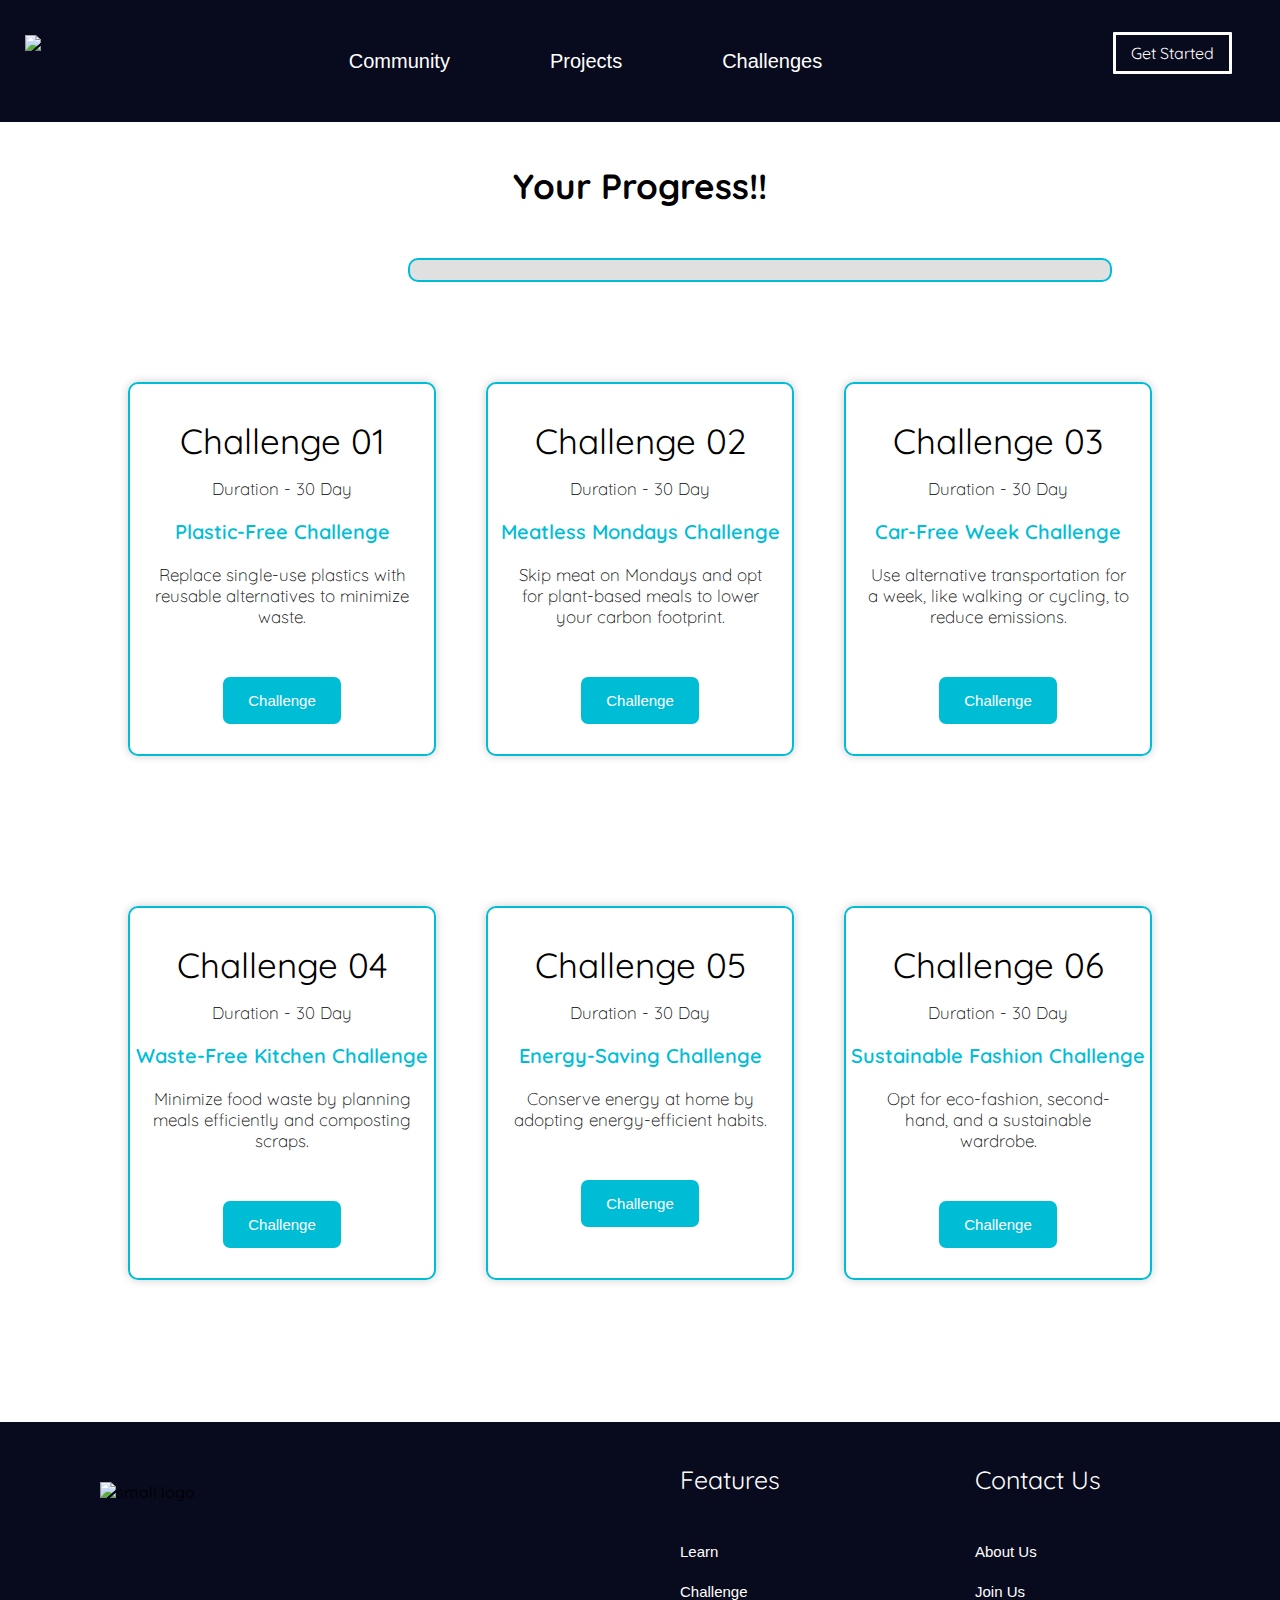
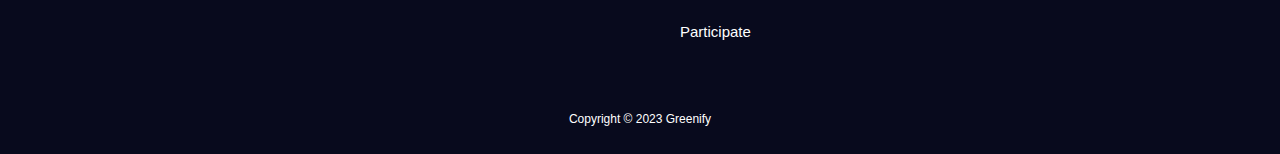
==== challenge.html @ c8d6b253 "Add files via upload" ====
<!doctype html>
<html lang="en">

<head>
    <meta charset="utf-8">
    <meta name="viewport" content="width=device-width, initial-scale=1">
    <link href="https://fonts.googleapis.com/css2?family=Quicksand:wght@300;400;500;600;700&display=swap"
        rel="stylesheet">
    <link rel="stylesheet" href="home.css">

    <title>Greenify</title>
</head>

<body>
    <header>
        <div class="logo">
           <a href="home.html"> <img src="IMAGES/logo.png"></a>
        </div>
        <nav>
            <ul>
                <li><a href="">Community</a></li>
                <li><a href="projects.html">Projects</a></li>
                <li><a href="challenge.html">Challenges</a></li>
            </ul>
        </nav>
        <div class="login">
            <a href="signin.html">Get Started</a>
        </div>
    </header>
    <div class="bk1">
        <h2>Your Progress!!</h2>
    </div>
    <div class="progress-bar">
        <div class="progress"></div>
      </div>
    <div class="box-c">
        <div class="challenge">
            <h3>Challenge 01</h3>
            <p class="text-1">Duration - 30 Day</p>
            <h4 class="login-c">Plastic-Free Challenge</h4>
            <p class="text">Replace single-use plastics with reusable alternatives to minimize waste.</p>
            <a href=""><button class="container-button" type="submit" value="value">Challenge</button></a>
        </div>
        <div class="challenge">
            <h3>Challenge 02</h3>
            <p class="text-1">Duration - 30 Day</p>
            <h4 class="login-c">Meatless Mondays Challenge</h4>
            <p class="text">Skip meat on Mondays and opt for plant-based meals to lower your carbon footprint.</p>
            <a href=""><button class="container-button" type="submit" value="value">Challenge</button></a>
        </div>
        <div class="challenge">
            <h3>Challenge 03</h3>
            <p class="text-1">Duration - 30 Day</p>
            <h4 class="login-c">Car-Free Week Challenge</h4>
            <p class="text">Use alternative transportation for a week, like walking or cycling, to reduce emissions.</p>
            <a href=""><button class="container-button" type="submit" value="value">Challenge</button></a>
        </div>
    </div>
    <div class="box-c">

        <div class="challenge">
            <h3>Challenge 04</h3>
            <p class="text-1">Duration - 30 Day</p>
            <h4 class="login-c">Waste-Free Kitchen Challenge</h4>
            <p class="text">Minimize food waste by planning meals efficiently and composting scraps.</p>
            <a href=""><button class="container-button" type="submit" value="value">Challenge</button></a>
        </div>
        <div class="challenge">
            <h3>Challenge 05</h3>
            <p class="text-1">Duration - 30 Day</p>
            <h4 class="login-c">Energy-Saving Challenge</h4>
            <p class="text">Conserve energy at home by adopting energy-efficient habits.</p>
            <a href=""><button class="container-button" type="submit" value="value">Challenge</button></a>
        </div>
        <div class="challenge">
            <h3>Challenge 06</h3>
            <p class="text-1">Duration - 30 Day</p>
            <h4 class="login-c">Sustainable Fashion Challenge</h4>
            <p class="text">Opt for eco-fashion, second-hand, and a sustainable wardrobe.</p>
            <a href=""><button class="container-button" type="submit" value="value">Challenge</button></a>
        </div>
    </div>
    <footer class="footer">
        <div class="footer-column">
            <img src="IMAGES/logo.png" alt="small logo" class="footer-img">
        </div>
        <div class="footer-column">
            <ul>

            </ul>
        </div>
        <div class="footer-column">
            <ul>
                <h5>Features</h5>
                <li><a href="">Learn</a></li>
                <li><a href="challenge.html">Challenge</a></li>
                <li> <a href="">Participate</a></li>

            </ul>
        </div>
        <div class="footer-column">
            <ul>
                <h5>Contact Us</h5>
                <li><a href="signin.html">About Us</a></li>
                <li><a href="signin.html">Join Us</a></li>
            </ul>
        </div>
        <br><br><br>
    </footer>

    <div class="copyright">

        <p class="copyright-1">Copyright &copy; 2023 Greenify</p><br>
    </div>
</body>

</html>
---- home.css ----
body {
    font-family: Quicksand;
}

header {
    background-color:rgba(8, 10, 29, 1);;
    justify-content: space-between;
    color: white;
    font-size: medium;
    padding: 10px 15px;
    display: flex;
    margin: -8px;
}

.logo {
    margin: 25px 10px;
}

.logo img {
    max-width: 120px;
}

nav ul {
    display: flex;
    list-style: none;
}

nav ul li {
    margin: 20px 40px;

}

nav ul li a {
    color: white;
    text-decoration: none;
    font-size: 20px;
    border-radius: 5px;
    padding: 5px 10px;
    transition: background-color 0.4s ease-in;


}

nav ul li a:hover {
    color: #00BDD6;

}

.login {
    margin: 33px;
    text-align: center;
}

.login a {
    border-radius: 1px;
    border: white solid;
    color: white;
    text-decoration: none;
    padding: 8px 15px;
    transition: background-color 0.3s ease-in;
}

.login a:hover {
    color: #00BDD6;
    border-color: #00BDD6;
}


.cover {
    text-align: left;
    margin: -8px;
}





.welcome {
    font-size: 65px;
    font-weight: normal;
    margin-top: -530px;
    margin-left: -570px;
    color: #7ED957;


}

span.green {
    color: #00BDD6;
}

.welcome-2 {
    font-family: 'Lucida Sans', 'Lucida Sans Regular', 'Lucida Grande', 'Lucida Sans Unicode', Geneva, Verdana, sans-serif;
    font-size: 40px;
    margin-left: 120px;
    margin-bottom: 70px;
    font-weight: lighter;

}

.button {
    background-color: #00BDD6;
    text-align: center;
    display: inline-block;
    margin-left: 120px;
    padding: 15px 20px;
    cursor: pointer;
    border-radius: 5px;
    transition: 0.3s;

}

.button a {
    text-decoration: none;
    font-size: 25px;
    color: white;
    transition: 0.1s;



}

.button:hover {
    background-color: white;
    border: #00BDD6 solid;
    color: #00BDD6
}

.button a:hover {
    color: #00BDD6
}

.community {

    color: #060B31;
    text-align: center;


    margin: 300px 200px 90px 200px;

    padding: 10px 0px;
}


.join-heading {
    color: #00BDD6;
    ;
    font-size: 45px;
    font-weight: normal;
}

.join-para {
    font-size: 25px;
    line-height: 30px;
    margin-bottom: 50px;
}

.join {
    text-align: center;
    display: inline-block;
    background-color: #00BDD6;
    ;
    padding: 15px 20px;
    cursor: auto;
    margin-bottom: 15px;
    border-radius: 5px;
    transition: 0.3s;
}

.join a {
    color: white;
    text-decoration: none;
    font-size: 20px;
    transition: 0.1s;
}

.join:hover {
    background-color: white;
    border: #00BDD6 2px solid;

}

.join a:hover {
    color: #00BDD6;
    
}

h1 {
    text-align: center;
    font-size: 55px;
    font-weight: bold;
    margin-bottom: 50px;
}

h3 {
    font-size: 35px;
    font-weight: normal;
}

.block {
    display: inline-flex;
    gap: 180px;
    margin: 30px 120px 30px 120px;
}

.block-2 {
    display: inline-flex;
    gap: 180px;
    margin: 30px 120px 30px 120px;
}

.container-text {
    width: 50%;
    margin: 50px 0px 50px 0px;

}

.container-text-2 {
    width: 50%;
    margin: 50px 0px 50px 120px;

}

.container-img {
    width: 25%;
    margin: 50px 0px 50px 0px;

}

p {
    font-size: 23px;
    font-weight: lighter;
}

.container-button {
    background-color: #00BDD6;
    color: white;
    padding: 15px 25px;
    border: none;
    border-radius: 7px;
    margin-bottom: 30px;
    font-size: 15px;
}
.container-button:hover{
    border: #00BDD6 2px solid;
    background-color: white;
    color: #00BDD6;
}

.learn {
    text-align: center;
    display: block;
    background-color: lightgray;
    border-radius: 10px;
    margin: 0px 300px 50px 300px;
    padding-top: 30px;
}

h4 {
    font-size: 30px;
    font-weight: normal;
    margin-bottom: 20px;
}

.dropbtn {
    background-color: #00BDD6;
    color: white;
    padding: 14px;
    font-size: 16px;
    border: none;
    cursor: pointer;
}

.dropdown-content {
    display: none;
    position: absolute;
    background-color: #f1f1f1;
    min-width: 160px;
    max-width: 200px;
    overflow: auto;
    border: 1px solid #ccc;
    z-index: 1;
}

.dropdown-content a {
    color: black;
    padding: 12px 16px;
    text-decoration: none;
    display: block;
}

.dropdown-content a:hover {
    background-color: #ddd;
}

.dropdown:hover .dropdown-content {
    display: block;
}

.footer {
    display: flex;
    justify-content: space-between;
    background-color: #080A1D;
    padding-bottom: 40px;
    padding-left: 50px;
    padding-right: 50px;

    margin: -8px;
    gap: 15px;
}

.footer-column {
    flex: 1;
}

.footer-img {
    width: 250px;
    padding-top: 60px;
    padding-left: 50PX;
}

.ul {
    list-style: none;
    margin: 0px;
}

ul li {
    margin-bottom: 10px;
    list-style: none;
}

ul li a {
    color: white;
    text-decoration: none;
    font-weight: lighter;
    font-size: 15px;
    font-family: sans-serif;
    transition: 0.3s;
    line-height: 30px;
}

ul li a:hover {
    color: #00BDD6;
}

h5 {

    color: white;
    font-size: 25px;
    font-weight: normal;
}

.copyright {
    display: block;
    font-family: 'Lucida Sans', 'Lucida Sans Regular', 'Lucida Grande', 'Lucida Sans Unicode', Geneva, Verdana, sans-serif;
    background-color: #080A1D;
    color: white;
    text-align: center;
    font-weight: lighter;
    margin: -8px;

    padding: 5px;

    font-size: 10px;

}

.copyright-1 {
    font-size: 12px;


}

h2 {
    font-size: 35px;
}

.wrapper {
    display: block;
    border: #080A1D solid 2px;
    border-radius: 25px;
    margin: 50px 520px 150px 520px;
    text-align: center;
}

.input-box {

    margin: -10px 50px 20px 50px;
}

.input-box input {
    background: #D9D9D9;
    border: none;
    outline: none;
    border: #D9D9D9 solid 2PX;
    border-radius: 4px;
    width: 100%;
    height: 30px;

}
.input-box input::placeholder{
    padding-left: 10px;
}

.login-text {
    font-size: 20px;
    font-weight: normal;
    text-align: left;
    margin-left: 50px;
}

.remember-forgot {
    margin-bottom: 50px;


}

.remember {
    margin-right: 200px;
    margin-left: -20px;
}


.psswd {
    margin-left: -30px;
}

.remember-forgot a {
    width: 50%;

    font-size: 13px;
    margin-right: -30px;
}

.container-button-sign {
    background-color: #00BDD6;
    color: white;
    padding: 10px 15px;
    border: none;
    text-align: center;
    border-radius: 7px;
    margin: 0px 20px 40px 20px;
    font-size: 20px;
}

.container-button-sign a {
    text-decoration: none;
    color: white;
}
.container-button-sign:hover{
    background-color: white;
    border: #00BDD6 2px solid;
}
.container-button-sign a:hover{
    color: #00BDD6;
}
.about{
    margin: 0px 200px 150px 200px;
}
.box-c{
    display: flex;
    margin: 50px 120px 150px 120px;
    gap: 50px;

}
.challenge{
    width: 33%;
    border-radius: 10px;
    text-align: center;
    border: #00BDD6 2px solid;
    box-shadow:0 0 10px rgba(0, 0, 0, 0.2);
}
.login-c{
    margin-top: -40px;
    color: #00BDD6;
    text-align: center;
    font-size: 20px;
    font-weight: 600;
}
.text{
    font-size: 17px;
   margin: 10px 20px 50px 20px ;
}
.text-1{
    font-size: 17px;
   margin: -20px 20px 60px 20px ;
}
.bk1{
    text-align: center;
    display: block;
    margin: 50px;
}
.progress-bar {
    width: 700px;
    margin: 20px 400px 100px ;
    border: #00BDD6 2px solid;
    height: 20px;
    background-color: #e0e0e0;
    border-radius: 10px;
    overflow: hidden;}
  
  
  .progress {
    height: 100%;
    background-color: #4CAF50;
    width: 0; 
    border-radius: 10px;
    transition: width 0.5s; 
  }
  .box-p{
    margin: 50px 150px 100px 150px;
   
  }
  .projects{
    text-align: center;
    margin: 40px 0px 40px;
    box-shadow:0 0 10px rgba(0, 0, 0, 0.4);
    border: #00BDD6 3px solid;
    padding: 0px;
    width: 70%;

  }
  .project-p{
    text-align: center;
    margin-bottom: 30px;
    color: #00BDD6;

    
  }
  h6{
    font-size: 12px;
    padding-left: 100px;
    text-align: left;
    font-weight: normal;
    margin: -25px 0px 0px;
  }
  .text-2{
    display: block;
    margin: 20px 100px 30px 100px;
    font-size: 15px;
    font-weight: normal;

  }
  hr{
    border: #00BDD6 2px solid;
    margin-bottom: 20px;
  }
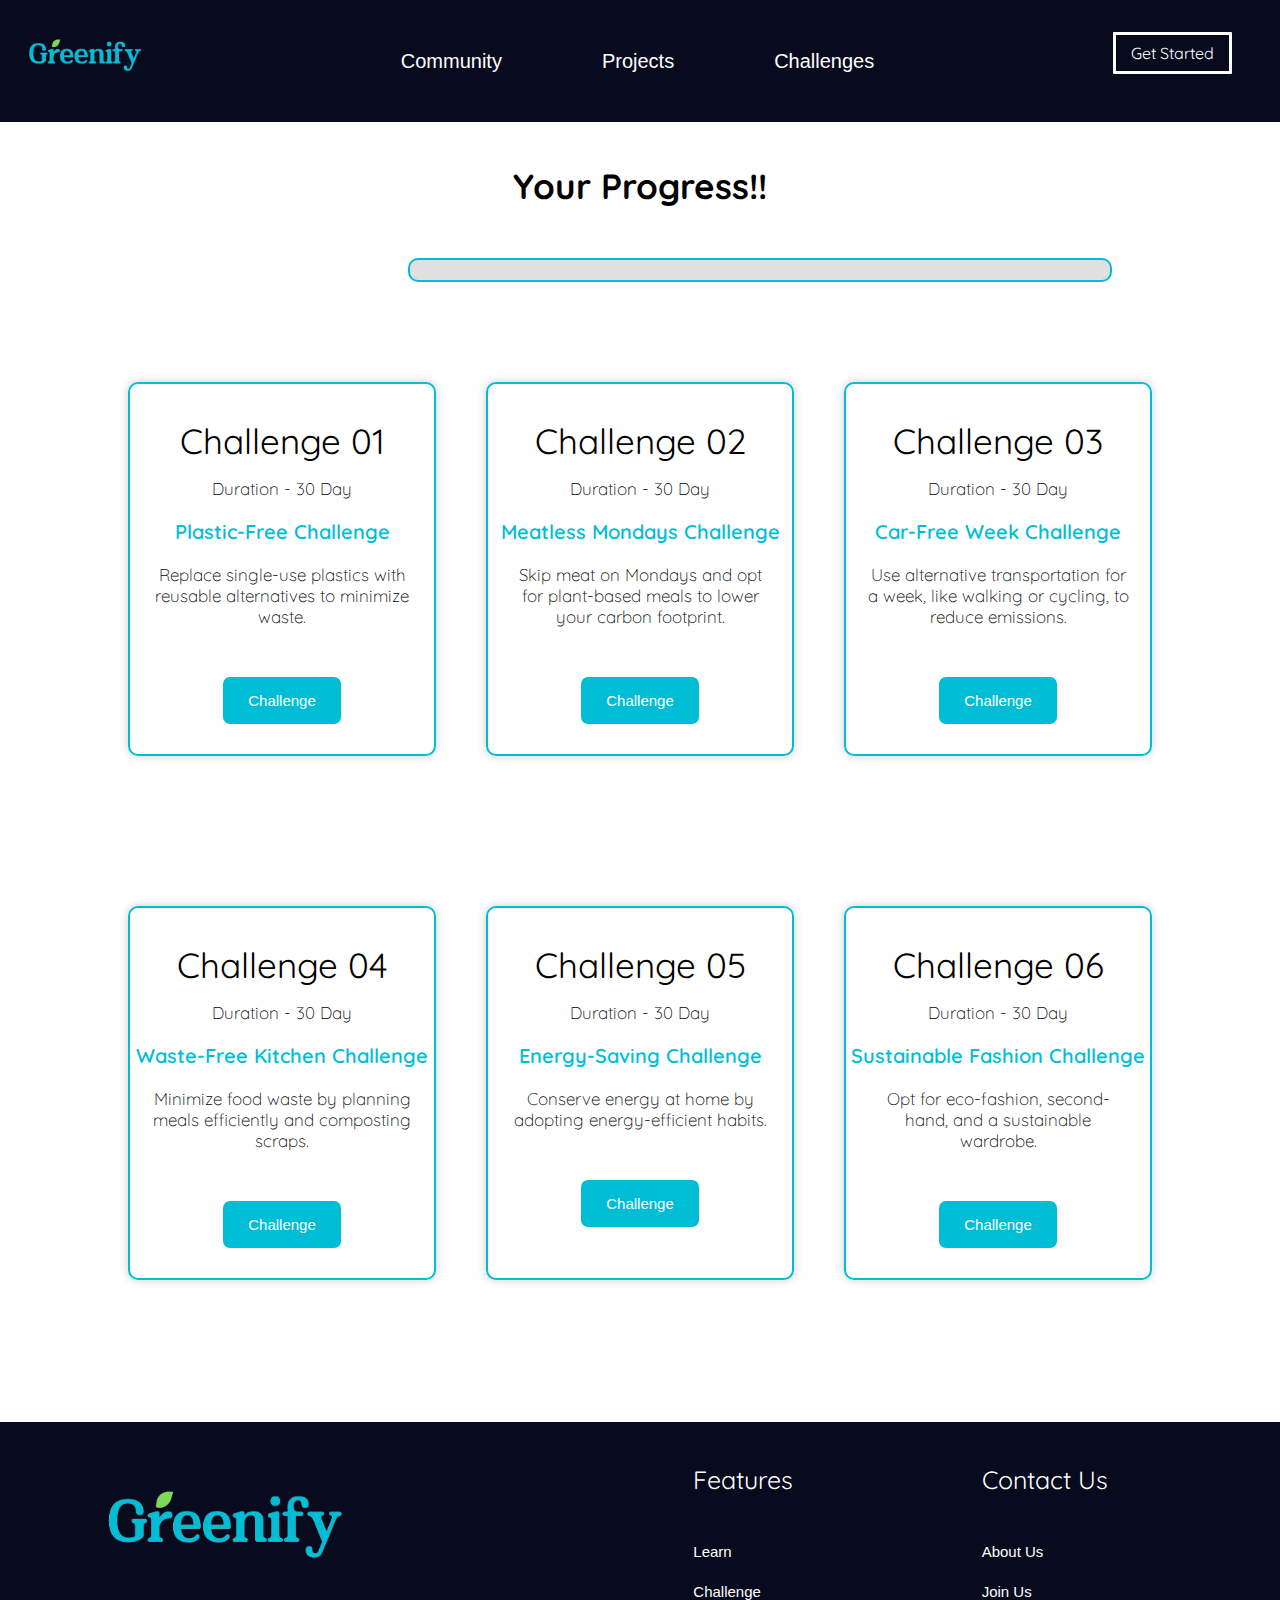
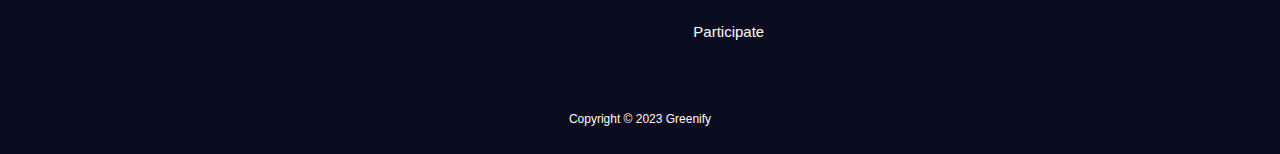
==== commit e768f1e2: "index page" ====
--- a/challenge.html
+++ b/challenge.html
@@ -14,7 +14,7 @@
 <body>
     <header>
         <div class="logo">
-           <a href="home.html"> <img src="IMAGES/logo.png"></a>
+           <a href="index.html"> <img src="IMAGES/logo.png"></a>
         </div>
         <nav>
             <ul>
--- a/home.css
+++ b/home.css
@@ -3,7 +3,8 @@
 }
 
 header {
-    background-color:rgba(8, 10, 29, 1);;
+    background-color: rgba(8, 10, 29, 1);
+    ;
     justify-content: space-between;
     color: white;
     font-size: medium;
@@ -182,7 +183,7 @@
 
 .join a:hover {
     color: #00BDD6;
-    
+
 }
 
 h1 {
@@ -241,7 +242,8 @@
     margin-bottom: 30px;
     font-size: 15px;
 }
-.container-button:hover{
+
+.container-button:hover {
     border: #00BDD6 2px solid;
     background-color: white;
     color: #00BDD6;
@@ -250,7 +252,7 @@
 .learn {
     text-align: center;
     display: block;
-    background-color: lightgray;
+    background-color: #DEE1E6;
     border-radius: 10px;
     margin: 0px 300px 50px 300px;
     padding-top: 30px;
@@ -262,41 +264,46 @@
     margin-bottom: 20px;
 }
 
-.dropbtn {
-    background-color: #00BDD6;
-    color: white;
-    padding: 14px;
-    font-size: 16px;
-    border: none;
+.dropdown {
+    position: relative;
+    display: block;
+    margin-left: 210px;
+    margin-right: 210px;
+    box-shadow: 0 8px 16px 0 rgba(0, 0, 0, 0.2);
+}
+
+.dropdown-btn {
+    text-align: left;
+    padding-top: 5px;
+    padding-bottom: 5px;
+    width: 500PX;
+    font-size: 20px;
+    background-color: #f1f1f1;
+    border: 1px solid #ccc;
     cursor: pointer;
 }
 
 .dropdown-content {
     display: none;
-    position: absolute;
+    position: static;
+    background-color: #fff;
+    box-shadow: 0 8px 16px 0 rgba(0, 0, 0, 0.2);
+}
+
+.dropdown-content a {
+    display: flow-root;
+    padding: 10px;
+    text-decoration: none;
+    color: #333;
+}
+
+.dropdown-content a:hover {
     background-color: #f1f1f1;
-    min-width: 160px;
-    max-width: 200px;
-    overflow: auto;
-    border: 1px solid #ccc;
-    z-index: 1;
-}
-
-.dropdown-content a {
-    color: black;
-    padding: 12px 16px;
-    text-decoration: none;
-    display: block;
-}
-
-.dropdown-content a:hover {
-    background-color: #ddd;
 }
 
 .dropdown:hover .dropdown-content {
     display: block;
 }
-
 .footer {
     display: flex;
     justify-content: space-between;
@@ -358,17 +365,11 @@
     text-align: center;
     font-weight: lighter;
     margin: -8px;
-
     padding: 5px;
-
     font-size: 10px;
-
-}
-
+}
 .copyright-1 {
     font-size: 12px;
-
-
 }
 
 h2 {
@@ -398,7 +399,8 @@
     height: 30px;
 
 }
-.input-box input::placeholder{
+
+.input-box input::placeholder {
     padding-left: 10px;
 }
 
@@ -447,101 +449,118 @@
     text-decoration: none;
     color: white;
 }
-.container-button-sign:hover{
+
+.container-button-sign:hover {
     background-color: white;
     border: #00BDD6 2px solid;
 }
-.container-button-sign a:hover{
-    color: #00BDD6;
-}
-.about{
+
+.container-button-sign a:hover {
+    color: #00BDD6;
+}
+
+.about {
     margin: 0px 200px 150px 200px;
 }
-.box-c{
+
+.box-c {
     display: flex;
     margin: 50px 120px 150px 120px;
     gap: 50px;
 
 }
-.challenge{
+
+.challenge {
     width: 33%;
     border-radius: 10px;
     text-align: center;
     border: #00BDD6 2px solid;
-    box-shadow:0 0 10px rgba(0, 0, 0, 0.2);
-}
-.login-c{
+    box-shadow: 0 0 10px rgba(0, 0, 0, 0.2);
+}
+
+.login-c {
     margin-top: -40px;
     color: #00BDD6;
     text-align: center;
     font-size: 20px;
     font-weight: 600;
 }
-.text{
+
+.text {
     font-size: 17px;
-   margin: 10px 20px 50px 20px ;
-}
-.text-1{
+    margin: 10px 20px 50px 20px;
+}
+
+.text-1 {
     font-size: 17px;
-   margin: -20px 20px 60px 20px ;
-}
-.bk1{
+    margin: -20px 20px 60px 20px;
+}
+
+.bk1 {
     text-align: center;
     display: block;
     margin: 50px;
 }
+
 .progress-bar {
     width: 700px;
-    margin: 20px 400px 100px ;
+    margin: 20px 400px 100px;
     border: #00BDD6 2px solid;
     height: 20px;
     background-color: #e0e0e0;
     border-radius: 10px;
-    overflow: hidden;}
-  
-  
-  .progress {
+    overflow: hidden;
+}
+
+
+.progress {
     height: 100%;
     background-color: #4CAF50;
-    width: 0; 
+    width: 0;
     border-radius: 10px;
-    transition: width 0.5s; 
-  }
-  .box-p{
+    transition: width 0.5s;
+}
+
+.box-p {
     margin: 50px 150px 100px 150px;
-   
-  }
-  .projects{
+
+}
+
+.projects {
     text-align: center;
     margin: 40px 0px 40px;
-    box-shadow:0 0 10px rgba(0, 0, 0, 0.4);
+    box-shadow: 0 0 10px rgba(0, 0, 0, 0.4);
     border: #00BDD6 3px solid;
     padding: 0px;
     width: 70%;
 
-  }
-  .project-p{
+}
+
+.project-p {
     text-align: center;
     margin-bottom: 30px;
     color: #00BDD6;
 
-    
-  }
-  h6{
+
+}
+
+h6 {
     font-size: 12px;
     padding-left: 100px;
     text-align: left;
     font-weight: normal;
     margin: -25px 0px 0px;
-  }
-  .text-2{
+}
+
+.text-2 {
     display: block;
     margin: 20px 100px 30px 100px;
     font-size: 15px;
     font-weight: normal;
 
-  }
-  hr{
+}
+
+hr {
     border: #00BDD6 2px solid;
     margin-bottom: 20px;
-  }+}